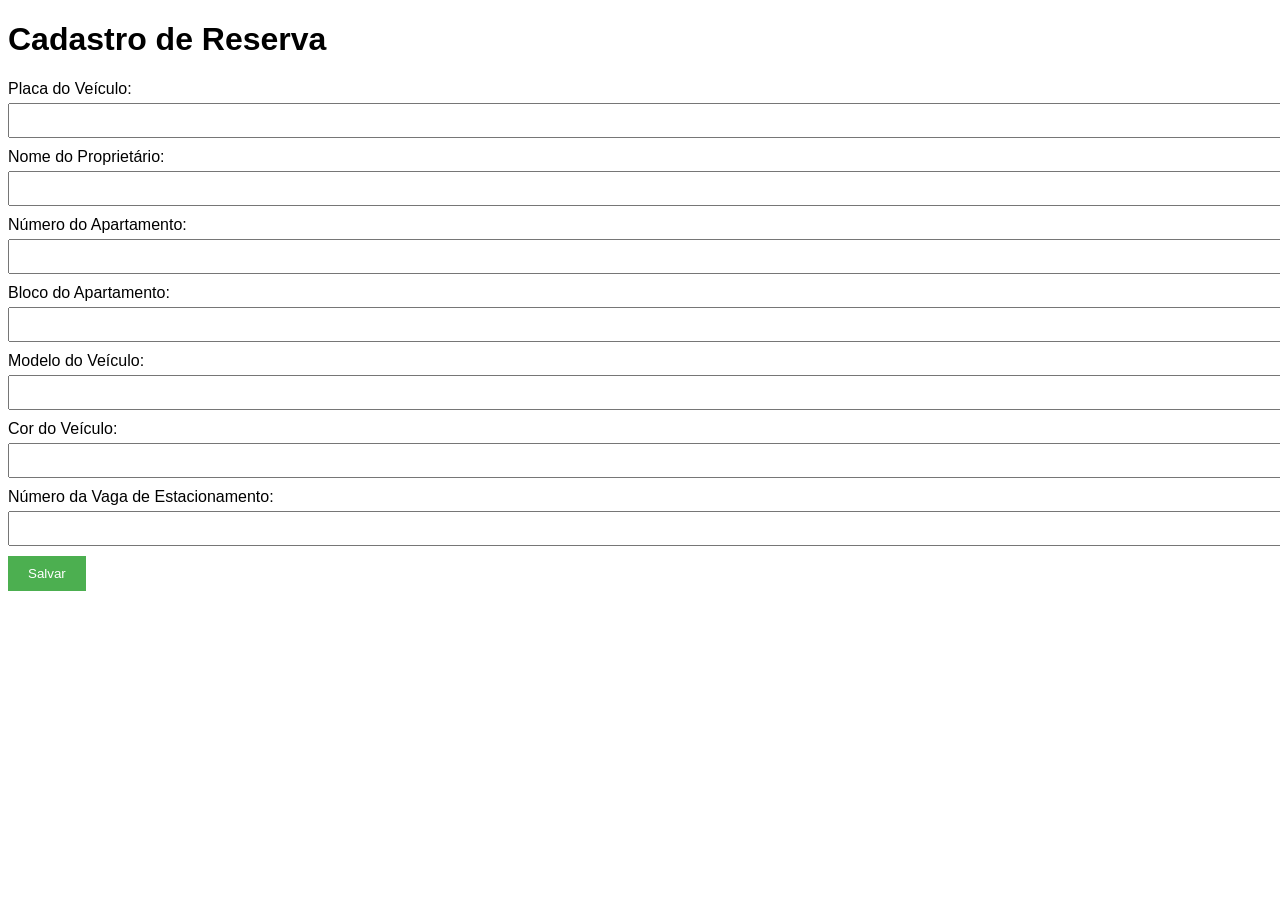
==== cadastro.html @ d8567fdc "adiciona arquivos do desafio 1" ====
<!DOCTYPE html>
<html lang="en">
<head>
    <meta charset="UTF-8">
    <meta name="viewport" content="width=device-width, initial-scale=1.0">
    <title>Cadastro de Reserva</title>
    <link rel="stylesheet" href="styles.css">
</head>
<body>
    <h1>Cadastro de Reserva</h1>
    <form id="cadastroForm">
        <label for="placa">Placa do Veículo:</label>
        <input type="text" id="placa" required><br>
        <label for="proprietario">Nome do Proprietário:</label>
        <input type="text" id="proprietario" required><br>
        <label for="apartamento">Número do Apartamento:</label>
        <input type="text" id="apartamento" required><br>
        <label for="bloco">Bloco do Apartamento:</label>
        <input type="text" id="bloco" required><br>
        <label for="modelo">Modelo do Veículo:</label>
        <input type="text" id="modelo" required><br>
        <label for="cor">Cor do Veículo:</label>
        <input type="text" id="cor" required><br>
        <label for="vaga">Número da Vaga de Estacionamento:</label>
        <input type="text" id="vaga" required><br>
        <button type="submit">Salvar</button>
    </form>

    <script src="script.js"></script>
</body>
</html>
---- styles.css ----
/* Código para estilo da tela de cadastro */
body {
    font-family: Arial, sans-serif;
}

form {
    margin-top: 20px;
}

label {
    display: block;
    margin-bottom: 5px;
}

input {
    margin-bottom: 10px;
    width: 100%;
    padding: 8px;
}

button {
    padding: 10px 20px;
    background-color: #4CAF50;
    color: white;
    border: none;
    cursor: pointer;
}

button:hover {
    background-color: #45a049;
}

/* Código para estilo da tela de lista de vagas */

table {
    width: 100%;
    border-collapse: collapse;
    margin-top: 20px;
}

th, td {
    border: 1px solid #dddddd;
    text-align: left;
    padding: 8px;
}

th {
    background-color: #f2f2f2;
}

tr:nth-child(even) {
    background-color: #f2f2f2;
}
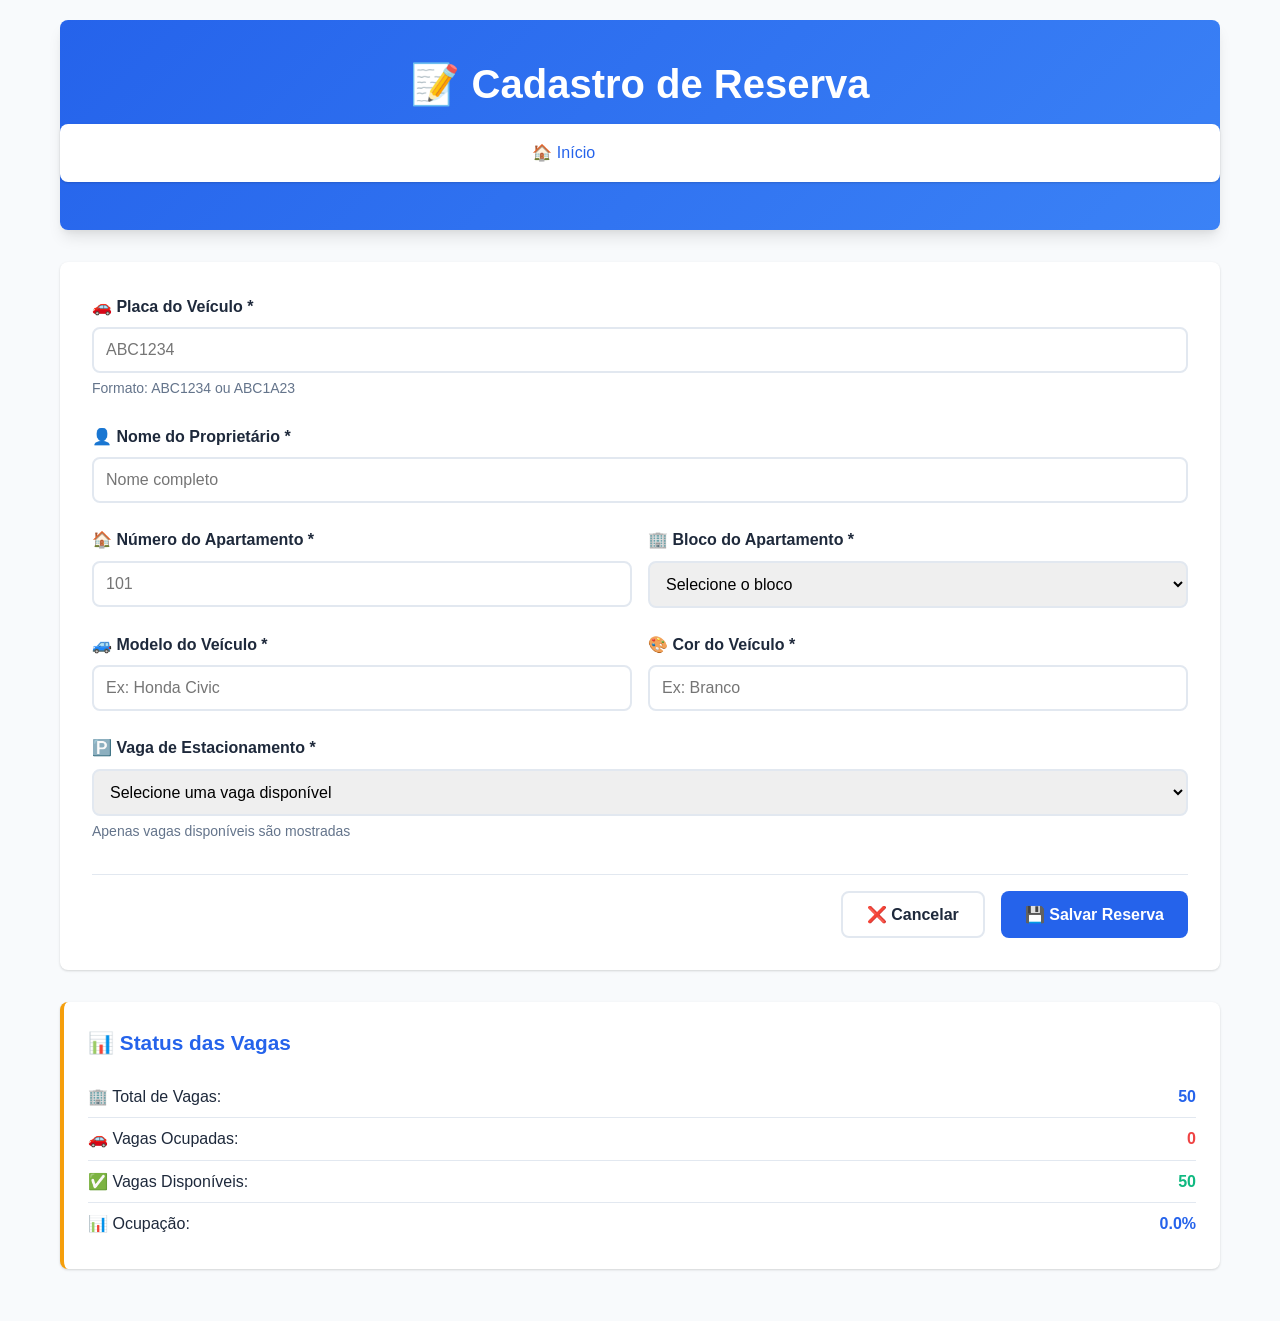
==== commit ccc601f1: "🚀 Upgrade: Versão DW 2025 com LocalStorage, validações completas e interface moderna ✨ Novas funcion" ====
--- a/cadastro.html
+++ b/cadastro.html
@@ -1,31 +1,100 @@
 <!DOCTYPE html>
-<html lang="en">
+<html lang="pt-BR">
 <head>
     <meta charset="UTF-8">
     <meta name="viewport" content="width=device-width, initial-scale=1.0">
-    <title>Cadastro de Reserva</title>
+    <title>Cadastro de Reserva - Sistema de Estacionamento</title>
     <link rel="stylesheet" href="styles.css">
 </head>
 <body>
-    <h1>Cadastro de Reserva</h1>
-    <form id="cadastroForm">
-        <label for="placa">Placa do Veículo:</label>
-        <input type="text" id="placa" required><br>
-        <label for="proprietario">Nome do Proprietário:</label>
-        <input type="text" id="proprietario" required><br>
-        <label for="apartamento">Número do Apartamento:</label>
-        <input type="text" id="apartamento" required><br>
-        <label for="bloco">Bloco do Apartamento:</label>
-        <input type="text" id="bloco" required><br>
-        <label for="modelo">Modelo do Veículo:</label>
-        <input type="text" id="modelo" required><br>
-        <label for="cor">Cor do Veículo:</label>
-        <input type="text" id="cor" required><br>
-        <label for="vaga">Número da Vaga de Estacionamento:</label>
-        <input type="text" id="vaga" required><br>
-        <button type="submit">Salvar</button>
-    </form>
+    <div class="container">
+        <header>
+            <h1>📝 Cadastro de Reserva</h1>
+            <nav class="breadcrumb">
+                <a href="index.html">🏠 Início</a> > Cadastrar Reserva
+            </nav>
+        </header>
+
+        <div class="form-container">
+            <form id="cadastroForm">
+                <div class="form-group">
+                    <label for="placa">🚗 Placa do Veículo *</label>
+                    <input type="text" id="placa" required maxlength="8" placeholder="ABC1234">
+                    <small class="help-text">Formato: ABC1234 ou ABC1A23</small>
+                </div>
+
+                <div class="form-group">
+                    <label for="proprietario">👤 Nome do Proprietário *</label>
+                    <input type="text" id="proprietario" required placeholder="Nome completo">
+                </div>
+
+                <div class="form-row">
+                    <div class="form-group">
+                        <label for="apartamento">🏠 Número do Apartamento *</label>
+                        <input type="text" id="apartamento" required placeholder="101">
+                    </div>
+
+                    <div class="form-group">
+                        <label for="bloco">🏢 Bloco do Apartamento *</label>
+                        <select id="bloco" required>
+                            <option value="">Selecione o bloco</option>
+                            <option value="A">Bloco A</option>
+                            <option value="B">Bloco B</option>
+                            <option value="C">Bloco C</option>
+                            <option value="D">Bloco D</option>
+                        </select>
+                    </div>
+                </div>
+
+                <div class="form-row">
+                    <div class="form-group">
+                        <label for="modelo">🚙 Modelo do Veículo *</label>
+                        <input type="text" id="modelo" required placeholder="Ex: Honda Civic">
+                    </div>
+
+                    <div class="form-group">
+                        <label for="cor">🎨 Cor do Veículo *</label>
+                        <input type="text" id="cor" required placeholder="Ex: Branco">
+                    </div>
+                </div>
+
+                <div class="form-group">
+                    <label for="vaga">🅿️ Vaga de Estacionamento *</label>
+                    <select id="vaga" required>
+                        <option value="">Selecione uma vaga disponível</option>
+                        <!-- Vagas serão carregadas dinamicamente pelo JavaScript -->
+                    </select>
+                    <small class="help-text">Apenas vagas disponíveis são mostradas</small>
+                </div>
+
+                <div class="form-actions">
+                    <button type="button" class="btn-secondary" onclick="window.location.href='index.html'">
+                        ❌ Cancelar
+                    </button>
+                    <button type="submit" class="btn-primary">
+                        💾 Salvar Reserva
+                    </button>
+                </div>
+            </form>
+        </div>
+
+        <div class="status-info">
+            <div class="status-card">
+                <h3>📊 Status das Vagas</h3>
+                <div id="statusVagas">
+                    <!-- Status será carregado dinamicamente -->
+                </div>
+            </div>
+        </div>
+    </div>
 
     <script src="script.js"></script>
+    <script>
+        // Inicializar página de cadastro
+        document.addEventListener('DOMContentLoaded', function() {
+            carregarVagasDisponiveis();
+            atualizarStatusVagas();
+        });
+    </script>
 </body>
 </html>
--- a/styles.css
+++ b/styles.css
@@ -1,53 +1,510 @@
-/* Código para estilo da tela de cadastro */
+/* Reset básico e variáveis */
+* {
+    margin: 0;
+    padding: 0;
+    box-sizing: border-box;
+}
+
+:root {
+    --primary-color: #2563eb;
+    --secondary-color: #64748b;
+    --success-color: #10b981;
+    --danger-color: #ef4444;
+    --warning-color: #f59e0b;
+    --background-color: #f8fafc;
+    --surface-color: #ffffff;
+    --text-primary: #1e293b;
+    --text-secondary: #64748b;
+    --border-color: #e2e8f0;
+    --border-radius: 8px;
+    --shadow: 0 1px 3px 0 rgba(0, 0, 0, 0.1), 0 1px 2px 0 rgba(0, 0, 0, 0.06);
+    --shadow-lg: 0 10px 15px -3px rgba(0, 0, 0, 0.1), 0 4px 6px -2px rgba(0, 0, 0, 0.05);
+}
+
+/* Base */
 body {
-    font-family: Arial, sans-serif;
-}
-
-form {
-    margin-top: 20px;
+    font-family: 'Segoe UI', Tahoma, Geneva, Verdana, sans-serif;
+    background-color: var(--background-color);
+    color: var(--text-primary);
+    line-height: 1.6;
+}
+
+.container {
+    max-width: 1200px;
+    margin: 0 auto;
+    padding: 20px;
+}
+
+/* Header */
+header {
+    text-align: center;
+    margin-bottom: 2rem;
+    padding: 2rem 0;
+    background: linear-gradient(135deg, var(--primary-color), #3b82f6);
+    color: white;
+    border-radius: var(--border-radius);
+    box-shadow: var(--shadow-lg);
+}
+
+header h1 {
+    font-size: 2.5rem;
+    margin-bottom: 0.5rem;
+}
+
+header p {
+    font-size: 1.1rem;
+    opacity: 0.9;
+}
+
+/* Navegação */
+.breadcrumb {
+    margin-bottom: 1rem;
+    padding: 1rem;
+    background: var(--surface-color);
+    border-radius: var(--border-radius);
+    box-shadow: var(--shadow);
+}
+
+.breadcrumb a {
+    color: var(--primary-color);
+    text-decoration: none;
+    font-weight: 500;
+}
+
+.breadcrumb a:hover {
+    text-decoration: underline;
+}
+
+.navigation {
+    display: grid;
+    grid-template-columns: repeat(auto-fit, minmax(250px, 1fr));
+    gap: 1rem;
+    margin-bottom: 2rem;
+}
+
+.nav-button {
+    display: block;
+    padding: 1.5rem;
+    background: var(--surface-color);
+    color: var(--text-primary);
+    text-decoration: none;
+    border-radius: var(--border-radius);
+    box-shadow: var(--shadow);
+    text-align: center;
+    font-size: 1.1rem;
+    font-weight: 600;
+    transition: all 0.3s ease;
+}
+
+.nav-button:hover {
+    transform: translateY(-2px);
+    box-shadow: var(--shadow-lg);
+    background: var(--primary-color);
+    color: white;
+}
+
+/* Cards informativos */
+.info-cards {
+    display: grid;
+    grid-template-columns: repeat(auto-fit, minmax(300px, 1fr));
+    gap: 1.5rem;
+    margin-top: 2rem;
+}
+
+.card, .status-card, .summary-card {
+    background: var(--surface-color);
+    padding: 1.5rem;
+    border-radius: var(--border-radius);
+    box-shadow: var(--shadow);
+    border-left: 4px solid var(--primary-color);
+}
+
+.card h3, .status-card h3, .summary-card h3 {
+    color: var(--primary-color);
+    margin-bottom: 1rem;
+    font-size: 1.3rem;
+}
+
+/* Formulários */
+.form-container {
+    background: var(--surface-color);
+    padding: 2rem;
+    border-radius: var(--border-radius);
+    box-shadow: var(--shadow);
+    margin-bottom: 2rem;
+}
+
+.form-group {
+    margin-bottom: 1.5rem;
+}
+
+.form-row {
+    display: grid;
+    grid-template-columns: 1fr 1fr;
+    gap: 1rem;
 }
 
 label {
     display: block;
-    margin-bottom: 5px;
-}
-
-input {
-    margin-bottom: 10px;
+    margin-bottom: 0.5rem;
+    font-weight: 600;
+    color: var(--text-primary);
+}
+
+input, select, textarea {
     width: 100%;
-    padding: 8px;
-}
-
-button {
-    padding: 10px 20px;
-    background-color: #4CAF50;
+    padding: 0.75rem;
+    border: 2px solid var(--border-color);
+    border-radius: var(--border-radius);
+    font-size: 1rem;
+    transition: border-color 0.3s ease;
+}
+
+input:focus, select:focus, textarea:focus {
+    outline: none;
+    border-color: var(--primary-color);
+    box-shadow: 0 0 0 3px rgba(37, 99, 235, 0.1);
+}
+
+.help-text {
+    display: block;
+    margin-top: 0.25rem;
+    font-size: 0.875rem;
+    color: var(--text-secondary);
+}
+
+/* Botões */
+.btn-primary, .btn-secondary {
+    display: inline-block;
+    padding: 0.75rem 1.5rem;
+    border: none;
+    border-radius: var(--border-radius);
+    font-size: 1rem;
+    font-weight: 600;
+    text-decoration: none;
+    text-align: center;
+    cursor: pointer;
+    transition: all 0.3s ease;
+}
+
+.btn-primary {
+    background: var(--primary-color);
     color: white;
-    border: none;
-    cursor: pointer;
-}
-
-button:hover {
-    background-color: #45a049;
-}
-
-/* Código para estilo da tela de lista de vagas */
+}
+
+.btn-primary:hover {
+    background: #1d4ed8;
+    transform: translateY(-1px);
+}
+
+.btn-secondary {
+    background: var(--surface-color);
+    color: var(--text-primary);
+    border: 2px solid var(--border-color);
+}
+
+.btn-secondary:hover {
+    background: var(--background-color);
+    border-color: var(--primary-color);
+}
+
+.form-actions {
+    display: flex;
+    gap: 1rem;
+    justify-content: flex-end;
+    margin-top: 2rem;
+    padding-top: 1rem;
+    border-top: 1px solid var(--border-color);
+}
+
+/* Controles */
+.controls {
+    display: flex;
+    justify-content: space-between;
+    align-items: center;
+    margin-bottom: 1.5rem;
+    flex-wrap: wrap;
+    gap: 1rem;
+}
+
+.search-filter {
+    display: flex;
+    gap: 0.5rem;
+    flex: 1;
+    max-width: 500px;
+}
+
+.search-filter input {
+    flex: 1;
+    margin-bottom: 0;
+}
+
+.actions {
+    display: flex;
+    gap: 0.5rem;
+}
+
+.view-options {
+    display: flex;
+    gap: 0.5rem;
+}
+
+/* Tabelas */
+.table-container {
+    background: var(--surface-color);
+    border-radius: var(--border-radius);
+    box-shadow: var(--shadow);
+    overflow: auto;
+}
 
 table {
     width: 100%;
     border-collapse: collapse;
-    margin-top: 20px;
+    margin: 0;
 }
 
 th, td {
-    border: 1px solid #dddddd;
+    padding: 1rem;
     text-align: left;
-    padding: 8px;
+    border-bottom: 1px solid var(--border-color);
 }
 
 th {
-    background-color: #f2f2f2;
-}
-
-tr:nth-child(even) {
-    background-color: #f2f2f2;
-}
+    background: var(--background-color);
+    font-weight: 600;
+    color: var(--text-primary);
+    position: sticky;
+    top: 0;
+    z-index: 10;
+}
+
+tr:hover {
+    background: rgba(37, 99, 235, 0.05);
+}
+
+tr:last-child td {
+    border-bottom: none;
+}
+
+/* Vagas em grade */
+.vagas-grid {
+    display: grid;
+    grid-template-columns: repeat(auto-fill, minmax(200px, 1fr));
+    gap: 1rem;
+    margin-bottom: 2rem;
+}
+
+.vaga-card {
+    background: var(--surface-color);
+    padding: 1.5rem;
+    border-radius: var(--border-radius);
+    box-shadow: var(--shadow);
+    text-align: center;
+    transition: all 0.3s ease;
+    border: 2px solid var(--success-color);
+}
+
+.vaga-card:hover {
+    transform: translateY(-2px);
+    box-shadow: var(--shadow-lg);
+}
+
+.vaga-card.ocupada {
+    border-color: var(--danger-color);
+    background: rgba(239, 68, 68, 0.05);
+}
+
+.vaga-card.disponivel {
+    border-color: var(--success-color);
+    background: rgba(16, 185, 129, 0.05);
+}
+
+.vaga-numero {
+    font-size: 2rem;
+    font-weight: bold;
+    margin-bottom: 0.5rem;
+}
+
+.vaga-status {
+    padding: 0.25rem 0.75rem;
+    border-radius: 50px;
+    font-size: 0.875rem;
+    font-weight: 600;
+}
+
+.status-disponivel {
+    background: rgba(16, 185, 129, 0.1);
+    color: var(--success-color);
+}
+
+.status-ocupada {
+    background: rgba(239, 68, 68, 0.1);
+    color: var(--danger-color);
+}
+
+/* Resumos e status */
+.summary, .status-info {
+    margin-bottom: 2rem;
+}
+
+.summary-card {
+    border-left-color: var(--success-color);
+}
+
+.status-card {
+    border-left-color: var(--warning-color);
+}
+
+.status-item {
+    display: flex;
+    justify-content: space-between;
+    align-items: center;
+    padding: 0.5rem 0;
+    border-bottom: 1px solid var(--border-color);
+}
+
+.status-item:last-child {
+    border-bottom: none;
+}
+
+.status-value {
+    font-weight: bold;
+    color: var(--primary-color);
+}
+
+/* Mensagens vazias */
+.empty-message {
+    text-align: center;
+    padding: 3rem;
+    background: var(--surface-color);
+    border-radius: var(--border-radius);
+    box-shadow: var(--shadow);
+}
+
+.empty-message p {
+    font-size: 1.2rem;
+    color: var(--text-secondary);
+    margin-bottom: 1rem;
+}
+
+/* Botão de ação em tabelas */
+.btn-danger {
+    background: var(--danger-color);
+    color: white;
+    padding: 0.5rem 1rem;
+    border: none;
+    border-radius: var(--border-radius);
+    font-size: 0.875rem;
+    cursor: pointer;
+    transition: all 0.3s ease;
+}
+
+.btn-danger:hover {
+    background: #dc2626;
+}
+
+.btn-success {
+    background: var(--success-color);
+    color: white;
+    padding: 0.5rem 1rem;
+    border: none;
+    border-radius: var(--border-radius);
+    font-size: 0.875rem;
+    cursor: pointer;
+    transition: all 0.3s ease;
+}
+
+.btn-success:hover {
+    background: #059669;
+}
+
+/* Responsividade */
+@media (max-width: 768px) {
+    .container {
+        padding: 10px;
+    }
+    
+    header h1 {
+        font-size: 2rem;
+    }
+    
+    .form-row {
+        grid-template-columns: 1fr;
+    }
+    
+    .controls {
+        flex-direction: column;
+        align-items: stretch;
+    }
+    
+    .search-filter {
+        max-width: none;
+    }
+    
+    .actions {
+        justify-content: center;
+    }
+    
+    .form-actions {
+        flex-direction: column;
+    }
+    
+    .navigation {
+        grid-template-columns: 1fr;
+    }
+    
+    .info-cards {
+        grid-template-columns: 1fr;
+    }
+    
+    .vagas-grid {
+        grid-template-columns: repeat(auto-fit, minmax(150px, 1fr));
+    }
+}
+
+@media (max-width: 480px) {
+    header h1 {
+        font-size: 1.5rem;
+    }
+    
+    .form-container {
+        padding: 1rem;
+    }
+    
+    th, td {
+        padding: 0.5rem;
+        font-size: 0.875rem;
+    }
+    
+    .btn-primary, .btn-secondary {
+        padding: 0.5rem 1rem;
+        font-size: 0.875rem;
+    }
+}
+
+/* Animações */
+@keyframes slideIn {
+    from {
+        opacity: 0;
+        transform: translateY(20px);
+    }
+    to {
+        opacity: 1;
+        transform: translateY(0);
+    }
+}
+
+.container > * {
+    animation: slideIn 0.3s ease-out;
+}
+
+/* Estados de validação */
+.invalid {
+    border-color: var(--danger-color) !important;
+    box-shadow: 0 0 0 3px rgba(239, 68, 68, 0.1) !important;
+}
+
+.valid {
+    border-color: var(--success-color) !important;
+    box-shadow: 0 0 0 3px rgba(16, 185, 129, 0.1) !important;
+}
